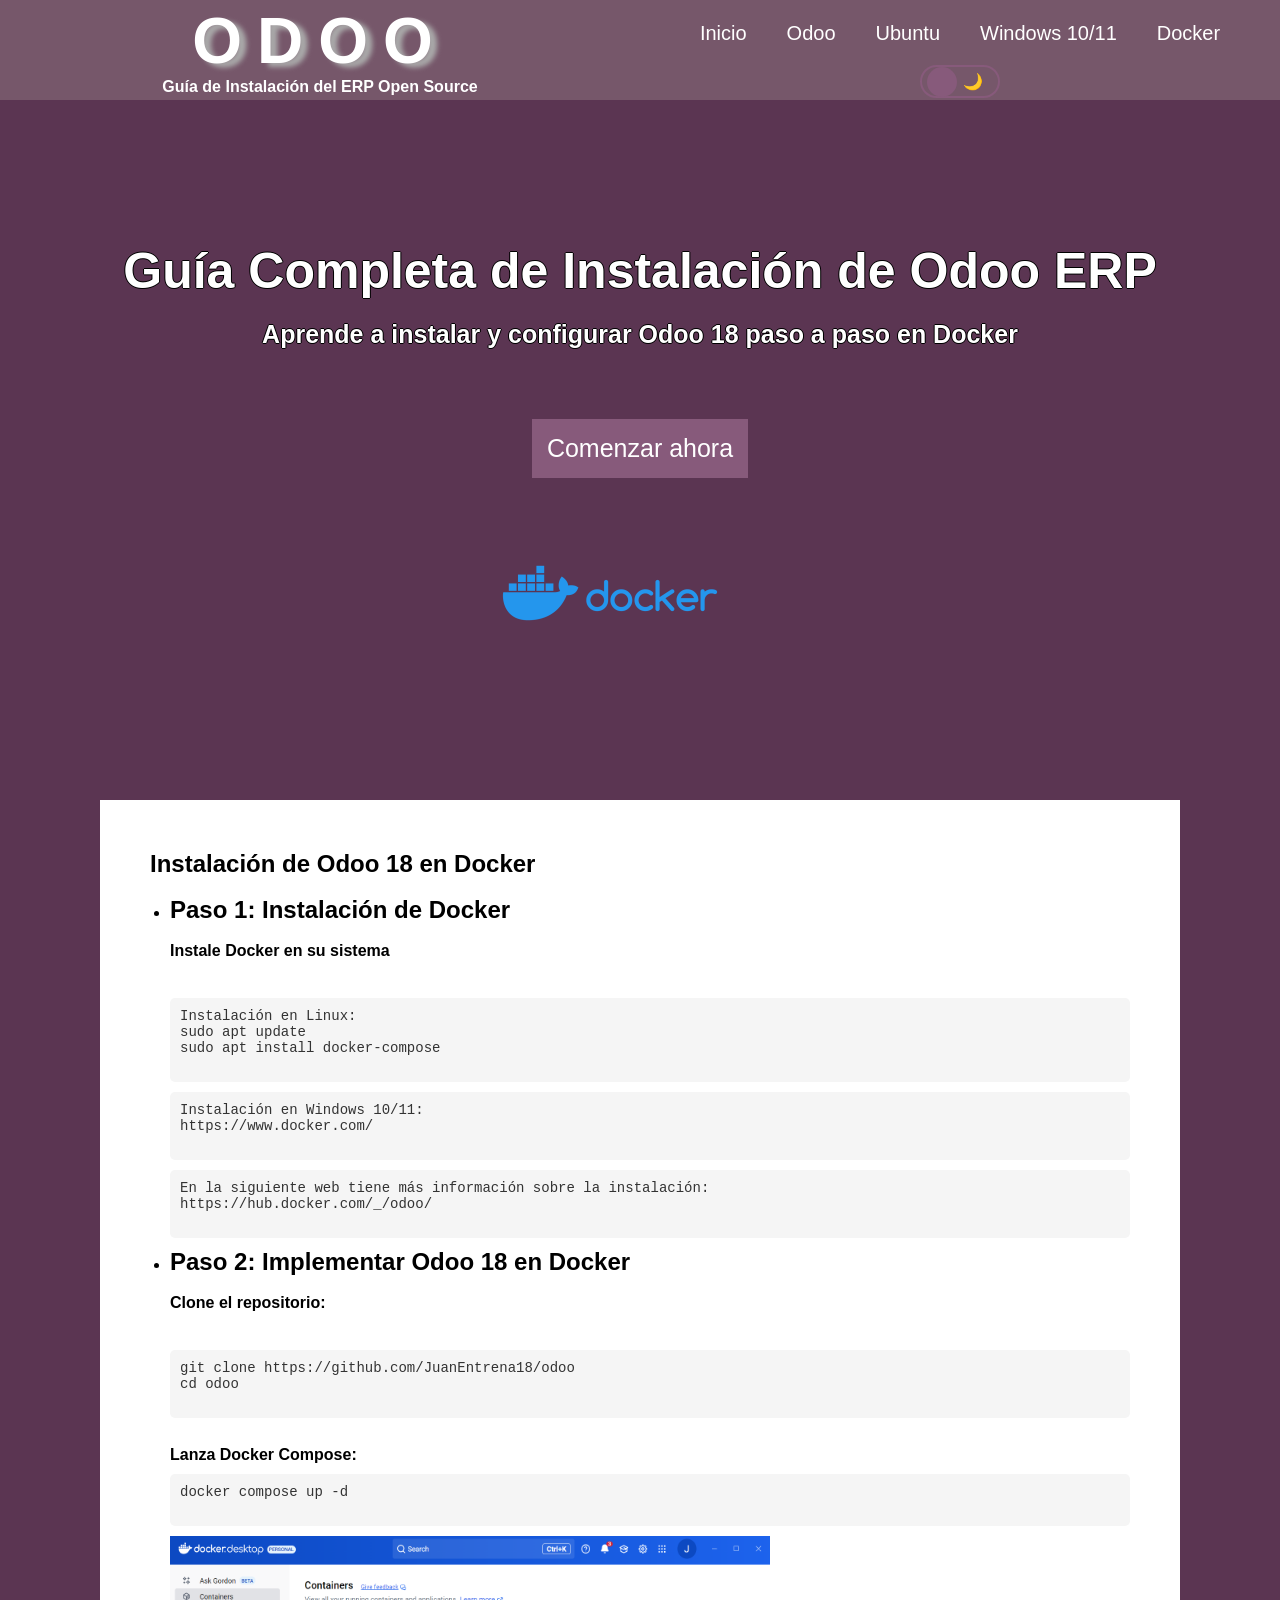
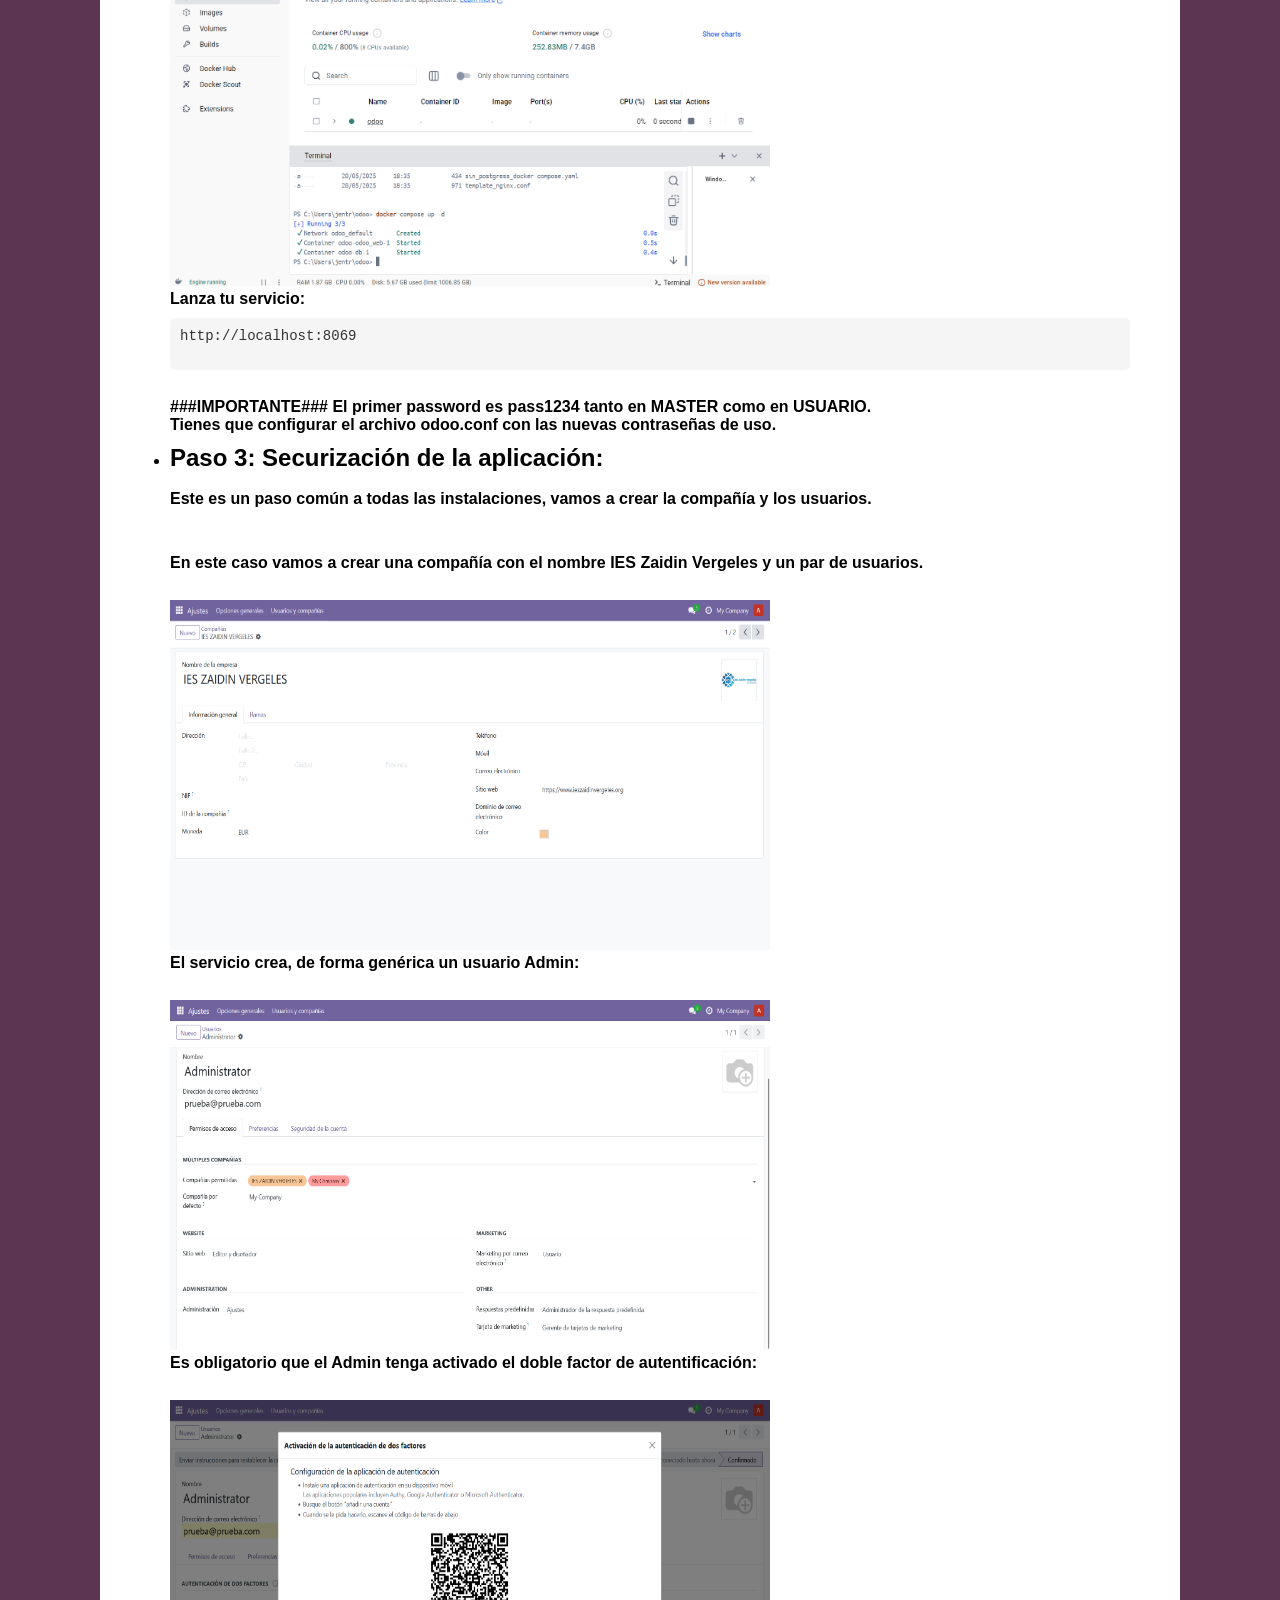
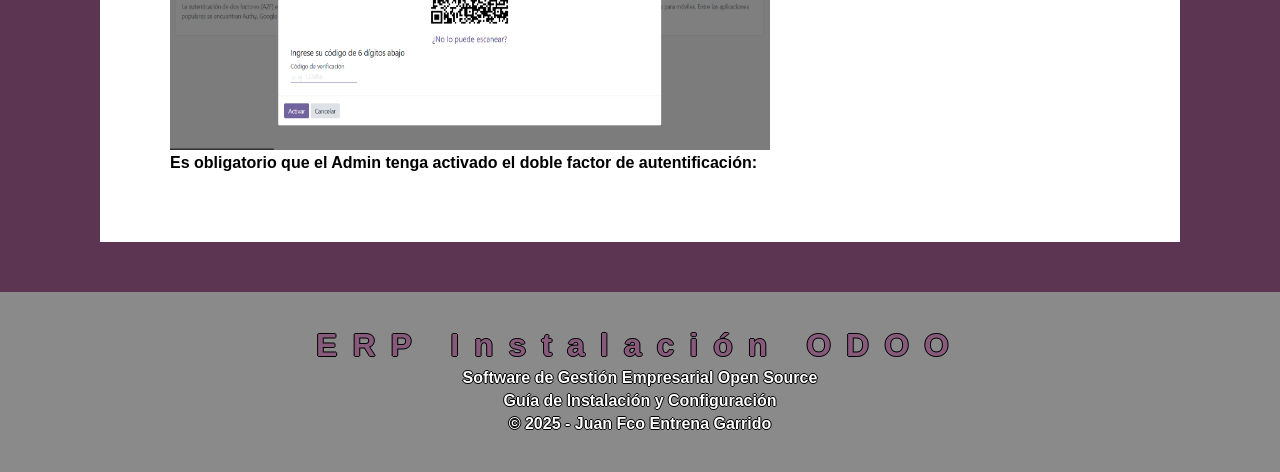
==== docker.html @ e6e391d1 "ERP ODOO" ====
<!DOCTYPE html>
<html lang="es">

<head>
    <!--Instrucciones de Instalación de Odoo-->
    <meta charset="utf-8" />
    <meta http-equiv="X-UA-Compatible" content="IE=edge" />
    <title>Instrucciones de Instalación de Odoo - Software ERP</title>
    <meta name="description" content="Guía completa de instalación de Odoo ERP" />
    <meta name="viewport" content="width=device-width, initial-scale=1" />
    <link rel="stylesheet" href="./css/odoo.css">
</head>

<body>
    <header>
        <h1>ODOO</h1>
        <h2>Guía de Instalación del ERP Open Source</h2>
        <button id="menu-toggle-button" class="menu-button">☰</button>
    </header>
    <nav id="main-nav">
        <ul>
            <li><a href="index.html">Inicio</a></li>
            <li><a href="odoo.html">Odoo</a></li>
            <li><a href="ubuntu.html">Ubuntu</a></li>
            <li><a href="windows.html">Windows 10/11</a></li>
            <li><a href="docker.html">Docker</a></li>
            <button id="theme-toggle" class="theme-toggle" aria-label="Cambiar tema">
                <span class="sun-icon icon">☀️</span>
                <span class="moon-icon icon">🌙</span>
                <span class="slider"></span>
            </button>
        </ul>
    </nav>
    <aside>
        <h1>Guía Completa de Instalación de Odoo ERP</h1>
        <h3>Aprende a instalar y configurar Odoo 18 paso a paso en Docker</h3>
        <button class="boton" id="comenzar-btn">Comenzar ahora</button>
        <section class="SSOO">
            <p class="docker"></p>
        </section>
    </aside>
    
    <main>
        <section class="seccion1" id="requisitos">
            <div class="textoSeccion1">
                <h1>Instalación de Odoo 18 en Docker</h1>
                <br>
                <h2></h2>
                <ul>
                    <li>
                        <h2><strong>Paso 1:</strong> Instalación de Docker</h2>
                        <br>
                        <p>Instale Docker en su sistema</p> 
                        <br>
                        <pre>
Instalación en Linux:
sudo apt update
sudo apt install docker-compose
                        </pre>
                        <pre>
Instalación en Windows 10/11:
https://www.docker.com/
                        </pre>
                        <pre>
En la siguiente web tiene más información sobre la instalación:
https://hub.docker.com/_/odoo/
                        </pre>
                    </li>
                    <li>
                        <h2><strong>Paso 2:</strong> Implementar Odoo 18 en Docker</h2>
                        <br>
                        <p>Clone el repositorio:</p> 
                        <br>
                        <pre>
git clone https://github.com/JuanEntrena18/odoo
cd odoo
                        </pre>
                        <br>
                        <p>Lanza Docker Compose:</p>
                        <pre>
docker compose up -d
                        </pre>
                        <img src="./img/docker1.png" alt="python" width="600" height="350">
                        <br>
                        <p>Lanza tu servicio:</p>
                        <pre>
http://localhost:8069
                        </pre>
                        <br>
                        <p>###IMPORTANTE### El primer password es pass1234 tanto en MASTER como en USUARIO.<br>
                        Tienes que configurar el archivo odoo.conf con las nuevas contraseñas de uso.</p>
                    </li>
                    <li>
                        <h2><strong>Paso 3:</strong> Securización de la aplicación:</h2>
                        <br>
                        <p>Este es un paso común a todas las instalaciones, vamos a crear la compañía y los usuarios.</p> 
                        <br>
                        <br>
                        <p>En este caso vamos a crear una compañía con el nombre IES Zaidin Vergeles y un par de usuarios.</p>
                        <br>
                        <img src="./img/docker_empresa.png" alt="python" width="600" height="350">
                        <br>
                        <p>El servicio crea, de forma genérica un usuario Admin:</p>
                        <br>
                        <img src="./img/docker_userAdmin.png" alt="python" width="600" height="350">
                        <br>
                        <p>Es obligatorio que el Admin tenga activado el doble factor de autentificación:</p>
                        <br>
                        <img src="./img/docker_2fa.png" alt="python" width="600" height="350">
                        <br>
                        <p>Es obligatorio que el Admin tenga activado el doble factor de autentificación:</p>
                    </li>
                </ul>
            </div>
        </section>
    </main>
    <footer>
        <h1>ERP Instalación ODOO</h1>
        <h2>Software de Gestión Empresarial Open Source</h2>
        <h3>Guía de Instalación y Configuración</h3>
        <h4>© 2025 - Juan Fco Entrena Garrido</h4>
    </footer>
    <script>
        // Script para navegación suave con enlaces internos
        document.querySelectorAll('a[href^="#"]').forEach(anchor => {
            anchor.addEventListener('click', function (e) {
                e.preventDefault();
                const target = document.querySelector(this.getAttribute('href'));
                target.scrollIntoView({
                    behavior: 'smooth', // Scroll suave
                    block: 'start'      // Alinea al inicio de la sección
                });
            });
        });

        // Script para el botón "Comenzar ahora"
        document.getElementById('comenzar-btn').addEventListener('click', function() {
            const requisitosSection = document.getElementById('requisitos');
            requisitosSection.scrollIntoView({
                behavior: 'smooth',
                block: 'start'
            });
        });

        // Script para el menú móvil
        document.getElementById('menu-toggle-button').addEventListener('click', function() {
            document.getElementById('main-nav').classList.toggle('nav-visible');
        });
    </script>
    <script src="./scripts/theme_toggle.js"></script>
</body>

</html>
---- css/odoo.css ----
/*--------------------------------------------CSS MODO CLARO/OSCURO ODOO--------------------------------*/
/*-------------------------------------------------------RESET-------------------------------------------*/
* {
  margin: 0;
  padding: 0;
  box-sizing: border-box;
}
/*-------------------------------------------------------FUENTES------------------------------------------*/
@font-face {
  font-family: "EuroStile";
  src: url("../fonts/Eurostile.ttf");
}

/*-------------------------------------------------------VARIABLES DE COLOR-------------------------------------------*/
:root {
  /* Variables para modo claro (predeterminado) */
  --background-color: rgba(245, 245, 220, 0.171);
  --text-color: rgb(0, 0, 0);
  --section-bg-color: rgb(255, 255, 255);
  --footer-bg-color: #8a8a8b;
  --button-bg-color: #875A7B; /* Color morado de Odoo */
  --button-text-color: white;
  --shadow-color: rgb(171, 171, 171);
  --nav-mobile-bg: rgb(187, 187, 187);
  --border-color: rgba(255, 255, 255, 0.2);
  --code-bg-color: #f5f5f5;
  --code-text-color: #333;
}

/* Modo oscuro */
.dark-mode {
  --background-color: rgba(30, 30, 30, 0.9);
  --text-color: rgb(230, 230, 230);
  --section-bg-color: rgb(45, 45, 45);
  --footer-bg-color: #333333;
  --button-bg-color: #9C6B8C; /* Color morado más claro para modo oscuro */
  --button-text-color: #e0e0e0;
  --shadow-color: rgb(20, 20, 20);
  --nav-mobile-bg: rgb(60, 60, 60);
  --border-color: rgba(100, 100, 100, 0.4);
  --code-bg-color: #2d2d2d;
  --code-text-color: #e0e0e0;
}

/*-------------------------------------------------------BODY-------------------------------------------------------*/
body {
  background-color: rgba(91,53,82,255);
  background-repeat: repeat-y;
  background-size: contain;
  font-family: "EuroStile", Arial, sans-serif;
  display: grid;
  grid-template-columns: 50% 50%;
  grid-template-rows: 100px 900px 1fr 200px;
  grid-template-areas:
    "header nav"
    "aside aside"
    "main main"
    "footer footer";
  transition: all 0.3s ease;
}

.dark-mode {
  background-image: linear-gradient(rgba(0, 0, 0, 0.7), rgba(0, 0, 0, 0.7)), url(../img/odoo_banner.png);
}

/*-------------------------------------------------------HEADER-------------------------------------------------------*/
header {
  display: flex;
  flex-direction: column;
  justify-content: center;
  align-items: center;
  grid-area: header;
  color: var(--text-color);
  background-color: var(--background-color);
  transition: all 0.3s ease;
}

header h1 {
  font-size: 4rem;
  text-shadow: 7px 4px 5px var(--shadow-color);
  letter-spacing: 15px;
  transition: all 0.3s ease;
  color: white; /* Color morado de Odoo */
}

.dark-mode header h1 {
  color: #9C6B8C; /* Color morado más claro para modo oscuro */
}

header h2 {
  font-size: 1rem;
  color: white;
  transition: all 0.3s ease;
}

/*-------------------------------------------------------NAV-------------------------------------------------------*/
.menu-button {
  display: none;
}

nav {
  grid-area: nav;
  display: flex;
  flex-direction: row;
  flex-wrap: wrap;
  justify-content: center;
  align-items: center;
  background-color: var(--background-color);
  transition: all 0.3s ease;
}

nav ul {
  display: flex;
  flex-direction: row;
  flex-wrap: wrap;
  justify-content: center;
  align-items: center;
}

nav ul li {
  list-style: none;
  padding: 10px;
  margin: 10px;
  font-size: 20px;
  text-decoration: none;
}

nav ul li a {
  text-decoration: none;
  color: white;
  transition: all 0.3s ease;
}

nav ul li a:hover {
  color: #875A7B; /* Color morado de Odoo */
}

.dark-mode nav ul li a:hover {
  color: #9C6B8C; /* Color morado más claro para modo oscuro */
}

nav ul button {
  background-color: var(--button-bg-color);
  color: var(--button-text-color);
  border: 0px;
  padding: 10px;
  font-family: "EuroStile", Arial, sans-serif;
  cursor: pointer;
  transition: all 0.3s ease;
}

/* Botón de cambio de modo */
.theme-toggle {
  background-color: transparent;
  border: 2px solid var(--button-bg-color);
  border-radius: 20px;
  padding: 5px 15px;
  display: flex;
  align-items: center;
  justify-content: space-between;
  width: 80px;
  cursor: pointer;
  position: relative;
  transition: all 0.3s ease;
}

.theme-toggle .icon {
  font-size: 16px;
}

.theme-toggle .slider {
  position: absolute;
  width: 30px;
  height: 30px;
  border-radius: 50%;
  background-color: var(--button-bg-color);
  left: 5px;
  transition: all 0.3s ease;
}

.dark-mode .theme-toggle .slider {
  left: 45px;
}

/*-------------------------------------------------------ASIDE-------------------------------------------------------*/
aside {
  grid-area: aside;
  display: flex;
  flex-direction: column;
  justify-content: center;
  align-items: center;
  transition: all 0.3s ease;
  background-color: rgba(91,53,82,255);
  background-size: cover;
  background-position: center;
}

aside h1 {
  font-family: "EuroStile", Arial, sans-serif;
  font-size: 50px;
  color: white;
  text-shadow: 1px 0px 0px black, 0px 1px 0px black, -1px 0px 0px black,
    0px -1px 0px black;
  padding-bottom: 20px;
}

.dark-mode aside h1 {
  text-shadow: 1px 0px 0px #000, 0px 1px 0px #000, -1px 0px 0px #000,
    0px -1px 0px #000;
}

aside h3 {
  font-family: "EuroStile", Arial, sans-serif;
  font-size: 25px;
  color: white;
  text-shadow: 1px 0px 0px black, 0px 1px 0px black, -1px 0px 0px black,
    0px -1px 0px black;
  padding-bottom: 20px;
}

.dark-mode aside h3 {
  text-shadow: 1px 0px 0px #000, 0px 1px 0px #000, -1px 0px 0px #000,
    0px -1px 0px #000;
}

aside button {
  background-color: var(--button-bg-color);
  color: var(--button-text-color);
  border: 0px;
  padding: 15px;
  font-family: "EuroStile", Arial, sans-serif;
  font-size: 25px;
  transition: all 0.3s ease;
  cursor: pointer;
  margin: 50px;
}
aside section{
  display: grid;
  grid-template-columns: 30% 30% 30%;
  grid-template-rows: 1fr;
  grid-template-areas: "ubuntu windows docker";
  column-gap: 50px;
}
aside a.ubuntu{
  grid-area: ubuntu;
  background-image: url(../img/ubuntu.png);
  background-position: center;
  background-size: cover;
  width: 300px;
  height: 150px;
}
aside a.windows{
  grid-area: windows;
  background-image: url(../img/windows.png);
  background-position: center;
  background-size: cover;
  width: 300px;
  height: 150px;
}
aside a.docker{
  grid-area: docker;
  background-image: url(../img/docker.png);
   background-position: center;
  background-size: cover;
  width: 300px;
  height: 150px;
}
aside p.ubuntu{
  background-image: url(../img/ubuntu.png);
  background-position: center;
  background-size: cover;
  width: 500px;
  height: 150px;
}
aside p.windows{
  background-image: url(../img/windows.png);
  background-position: center;
  background-size: cover;
  width: 500px;
  height: 150px;
}
aside p.docker{
  background-image: url(../img/docker.png);
  background-position: center;
  background-size: cover;
  width: 500px;
  height: 150px;
}
aside button:hover {
  background-color: #724f68; /* Color morado más oscuro al pasar el ratón */
}

.dark-mode aside button:hover {
  background-color: #8a5c7a; /* Color morado más oscuro para modo oscuro */
}

/*-------------------------------------------------------MAIN-------------------------------------------------------*/
main {
  grid-area: main;
}

main section {
  display: flex;
  flex-direction: column;
  height: auto;
  margin-left: 200px;
  margin-right: 200px;
  margin-bottom: 50px;
}

main section.seccion1 div.textoSeccion1 {
  background-color: var(--section-bg-color);
  color: var(--text-color);
  padding: 50px;
  transition: all 0.3s ease;
}
main section.seccion2 div.textoSeccion2 {
  background-color: var(--section-bg-color);
  color: var(--text-color);
  padding: 50px;
  transition: all 0.3s ease;
}

.dark-mode main section.seccion3 div.instalar {
  filter: brightness(0.8) contrast(1.1);
}
main section.seccion3 div.textoSeccion3 {
  background-color: var(--section-bg-color);
  color: var(--text-color);
  padding: 50px;
  transition: all 0.3s ease;
}

/* Estilos para los bloques de código */
pre {
  background-color: var(--code-bg-color);
  color: var(--code-text-color);
  padding: 10px;
  border-radius: 5px;
  margin: 10px 0;
  overflow-x: auto;
  font-family: monospace;
  font-size: 14px;
  transition: all 0.3s ease;
}

/* Estilos para listas */
main ul {
  margin-left: 20px;
  margin-bottom: 20px;
}

main ul li {
  margin-bottom: 10px;
}

main ul p {
  font-weight: bold;
  margin-bottom: 10px;
}

/*-------------------------------------------------------FOOTER-------------------------------------------------------*/
footer {
  grid-area: footer;
  background: var(--footer-bg-color);
  display: flex;
  justify-content: center;
  align-items: center;
  flex-direction: column;
  transition: all 0.3s ease;
}

footer h1 {
  font-size: 2rem;
  color: white;
  text-shadow: 1px 0px 0px black, 0px 1px 0px black, -1px 0px 0px black,
    0px -1px 0px black;
  letter-spacing: 15px;
  margin-bottom: 5px;
  color: #875A7B; /* Color morado de Odoo */
}

.dark-mode footer h1 {
  color: #9C6B8C; /* Color morado más claro para modo oscuro */
}

footer h2,
footer h3,
footer h4 {
  font-size: 1rem;
  color: white;
  text-shadow: 1px 0px 0px black, 0px 1px 0px black, -1px 0px 0px black,
    0px -1px 0px black;
  margin-bottom: 5px;
}

.dark-mode footer h1,
.dark-mode footer h2,
.dark-mode footer h3,
.dark-mode footer h4 {
  text-shadow: 1px 0px 0px #000, 0px 1px 0px #000, -1px 0px 0px #000,
    0px -1px 0px #000;
}

/*-------------------------------------------------------MEDIA QUERIES-------------------------------------------------------*/

/* Media Query para pantallas grandes (1025px - 1440px) */
@media (min-width: 1025px) and (max-width: 1440px) {
  body {
    grid-template-rows: 100px 700px 1fr 180px;
  }
  
  main section {
    margin-left: 100px;
    margin-right: 100px;
  }
  
  aside section {
    column-gap: 30px;
  }
  
  aside p.ubuntu,
  aside p.windows,
  aside p.docker {
    width: 250px;
    height: 130px;
  }
}

/* Media Query para Tablet (768px - 1024px) */
@media (min-width: 768px) and (max-width: 1024px) {
  /* Estructura general */
  body {
    grid-template-columns: 100%;
    grid-template-rows: auto auto auto auto auto;
    grid-template-areas:
      "header"
      "nav"
      "aside"
      "main"
      "footer";
    background-size: cover;
  }

  /* Header */
  header {
    width: 100%;
    padding: 20px 0;
  }
  
  header h1 {
    font-size: 3rem;
    letter-spacing: 10px;
  }

  /* Navegación */
  nav {
    width: 100%;
    padding: 10px 0;
  }
  
  nav ul {
    width: 100%;
    justify-content: space-around;
  }
  
  nav ul li {
    font-size: 18px;
    margin: 5px;
  }

  /* Aside */
  aside {
    padding: 40px 20px;
    height: auto;
    min-height: 600px;
  }
  
  aside h1 {
    font-size: 40px;
    text-align: center;
  }
  
  aside h3 {
    font-size: 20px;
    text-align: center;
  }
  
  aside button {
    font-size: 20px;
    margin: 30px;
  }
  
  aside section {
    grid-template-columns: repeat(3, 1fr);
    column-gap: 20px;
  }
  
  aside p.ubuntu,
  aside p.windows,
  aside p.docker {
    width: 200px;
    height: 100px;
  }

  /* Main */
  main section {
    height: auto;
    margin-left: 50px;
    margin-right: 50px;
    margin-bottom: 30px;
  }
  
  main section.seccion1 div.textoSeccion1,
  main section.seccion2 div.textoSeccion2,
  main section.seccion3 div.textoSeccion3 {
    padding: 30px;
  }

  /* Footer */
  footer {
    padding: 20px 0;
  }
  
  footer h1 {
    font-size: 1.8rem;
    letter-spacing: 10px;
  }
}

/* Media Query para Tablet pequeña y móvil grande (601px - 767px) */
@media (min-width: 601px) and (max-width: 767px) {
  /* Estructura general */
  body {
    grid-template-columns: 100%;
    grid-template-rows: auto auto auto auto auto;
    grid-template-areas:
      "header"
      "nav"
      "aside"
      "main"
      "footer";
  }

  /* Header */
  header {
    width: 100%;
    padding: 15px 0;
  }
  
  header h1 {
    font-size: 2.5rem;
    letter-spacing: 8px;
    text-align: center;
  }
  
  header h2 {
    font-size: 0.9rem;
    text-align: center;
  }

  /* Navegación */
  nav {
    display: none;
    flex-direction: column;
  }
  
  .menu-button {
    display: block;
    position: absolute;
    top: 10px;
    right: 10px;
    padding: 10px;
    background-color: transparent;
    border: none;
    color: white;
    font-size: 24px;
    cursor: pointer;
    transition: all 0.3s ease;
  }
  
  #main-nav.nav-visible {
    display: flex;
    position: absolute;
    top: 100px;
    left: 0;
    width: 100%;
    background-color: var(--nav-mobile-bg);
    z-index: 1000;
    transition: all 0.3s ease;
  }
  
  #main-nav.nav-visible ul {
    list-style: none;
    padding: 0;
    width: 100%;
    text-align: center;
    flex-direction: column;
  }
  
  #main-nav.nav-visible li {
    padding: 10px 0;
    border-bottom: 1px solid var(--border-color);
    transition: all 0.3s ease;
  }
  
  #main-nav.nav-visible li:last-child {
    border-bottom: none;
  }
  
  #main-nav.nav-visible a {
    text-decoration: none;
    color: var(--button-text-color);
    font-size: 18px;
    display: block;
    transition: all 0.3s ease;
  }
  
  /* Ajuste para el botón de tema en móvil */
  .theme-toggle {
    margin: 10px auto;
  }

  /* Aside */
  aside {
    padding: 30px 15px;
    height: auto;
    min-height: 500px;
    text-align: center;
  }
  
  aside h1 {
    font-size: 30px;
    padding-bottom: 15px;
  }
  
  aside h3 {
    font-size: 18px;
    padding-bottom: 15px;
  }
  
  aside button {
    font-size: 18px;
    padding: 12px;
    margin: 20px;
  }
  
  aside section {
    grid-template-columns: 1fr;
    grid-template-rows: repeat(3, auto);
    grid-template-areas: 
      "ubuntu"
      "windows"
      "docker";
    row-gap: 20px;
    column-gap: 0;
  }
  
  aside p.ubuntu,
  aside p.windows,
  aside p.docker {
    width: 250px;
    height: 120px;
    margin: 0 auto;
  }

  /* Main */
  main section {
    margin-left: 30px;
    margin-right: 30px;
    margin-bottom: 25px;
  }
  
  main section.seccion1 div.textoSeccion1,
  main section.seccion2 div.textoSeccion2,
  main section.seccion3 div.textoSeccion3 {
    padding: 25px;
  }

  /* Footer */
  footer {
    padding: 15px 0;
    min-height: 120px;
  }
  
  footer h1 {
    font-size: 1.5rem;
    letter-spacing: 5px;
  }
  
  footer h2,
  footer h3,
  footer h4 {
    font-size: 0.9rem;
  }
  
  /* Ajustes para bloques de código */
  pre {
    font-size: 13px;
    padding: 8px;
  }
}

/* Media Query para Móvil (hasta 600px) */
@media (max-width: 600px) {
  /* Estructura general */
  body {
    grid-template-columns: 100%;
    grid-template-rows: auto auto auto auto auto;
    grid-template-areas:
      "header"
      "nav"
      "aside"
      "main"
      "footer";
  }

  /* Header */
  header {
    width: 100%;
    padding: 15px 0;
  }
  
  header h1 {
    font-size: 2rem;
    letter-spacing: 5px;
    text-align: center;
  }
  
  header h2 {
    font-size: 0.8rem;
    text-align: center;
  }

  /* Navegación - Menú hamburguesa */
  nav {
    display: none;
    flex-direction: column;
  }
  
  .menu-button {
    display: block;
    position: absolute;
    top: 10px;
    right: 10px;
    padding: 10px;
    background-color: transparent;
    border: none;
    color: white;
    font-size: 24px;
    cursor: pointer;
    transition: all 0.3s ease;
  }
  
  #main-nav.nav-visible {
    display: flex;
    position: absolute;
    top: 80px;
    left: 0;
    width: 100%;
    background-color: var(--nav-mobile-bg);
    z-index: 1000;
    transition: all 0.3s ease;
  }
  
  #main-nav.nav-visible ul {
    list-style: none;
    padding: 0;
    width: 100%;
    text-align: center;
    flex-direction: column;
  }
  
  #main-nav.nav-visible li {
    padding: 10px 0;
    border-bottom: 1px solid var(--border-color);
    transition: all 0.3s ease;
  }
  
  #main-nav.nav-visible li:last-child {
    border-bottom: none;
  }
  
  #main-nav.nav-visible a {
    text-decoration: none;
    color: var(--button-text-color);
    font-size: 16px;
    display: block;
    transition: all 0.3s ease;
  }
  
  /* Ajuste para el botón de tema en móvil */
  .theme-toggle {
    margin: 10px auto;
    width: 70px;
    padding: 4px 12px;
  }
  
  .theme-toggle .slider {
    width: 25px;
    height: 25px;
  }
  
  .dark-mode .theme-toggle .slider {
    left: 35px;
  }

  /* Aside */
  aside {
    padding: 20px 10px;
    height: auto;
    min-height: 400px;
    text-align: center;
  }
  
  aside h1 {
    font-size: 24px;
    padding-bottom: 10px;
  }
  
  aside h3 {
    font-size: 16px;
    padding-bottom: 10px;
  }
  
  aside button {
    font-size: 16px;
    padding: 10px;
    margin: 15px;
  }
  
  aside section {
    grid-template-columns: 1fr;
    grid-template-rows: repeat(3, auto);
    grid-template-areas: 
      "ubuntu"
      "windows"
      "docker";
    row-gap: 15px;
    column-gap: 0;
  }
  
  aside p.ubuntu,
  aside p.windows,
  aside p.docker {
    width: 200px;
    height: 100px;
    margin: 0 auto;
  }

  /* Main */
  main section {
    margin-left: 15px;
    margin-right: 15px;
    margin-bottom: 20px;
  }
  
  main section.seccion1 div.textoSeccion1,
  main section.seccion2 div.textoSeccion2,
  main section.seccion3 div.textoSeccion3 {
    padding: 20px 15px;
  }

  /* Footer */
  footer {
    padding: 15px 0;
    min-height: 100px;
  }
  
  footer h1 {
    font-size: 1.3rem;
    letter-spacing: 3px;
  }
  
  footer h2,
  footer h3,
  footer h4 {
    font-size: 0.8rem;
  }
  
  /* Ajustes para bloques de código */
  pre {
    font-size: 12px;
    padding: 6px;
    overflow-x: scroll;
  }
}

/* Media Query para móviles muy pequeños (hasta 375px) */
@media (max-width: 375px) {
  header h1 {
    font-size: 1.5rem;
    letter-spacing: 3px;
  }
  
  header h2 {
    font-size: 0.7rem;
  }
  
  aside h1 {
    font-size: 20px;
  }
  
  aside h3 {
    font-size: 14px;
  }
  
  aside button {
    font-size: 14px;
    padding: 8px;
    margin: 10px;
  }
  
  aside p.ubuntu,
  aside p.windows,
  aside p.docker {
    width: 150px;
    height: 80px;
  }
  
  main section {
    margin-left: 10px;
    margin-right: 10px;
  }
  
  main section.seccion1 div.textoSeccion1,
  main section.seccion2 div.textoSeccion2,
  main section.seccion3 div.textoSeccion3 {
    padding: 15px 10px;
  }
  
  pre {
    font-size: 11px;
    padding: 5px;
  }
}
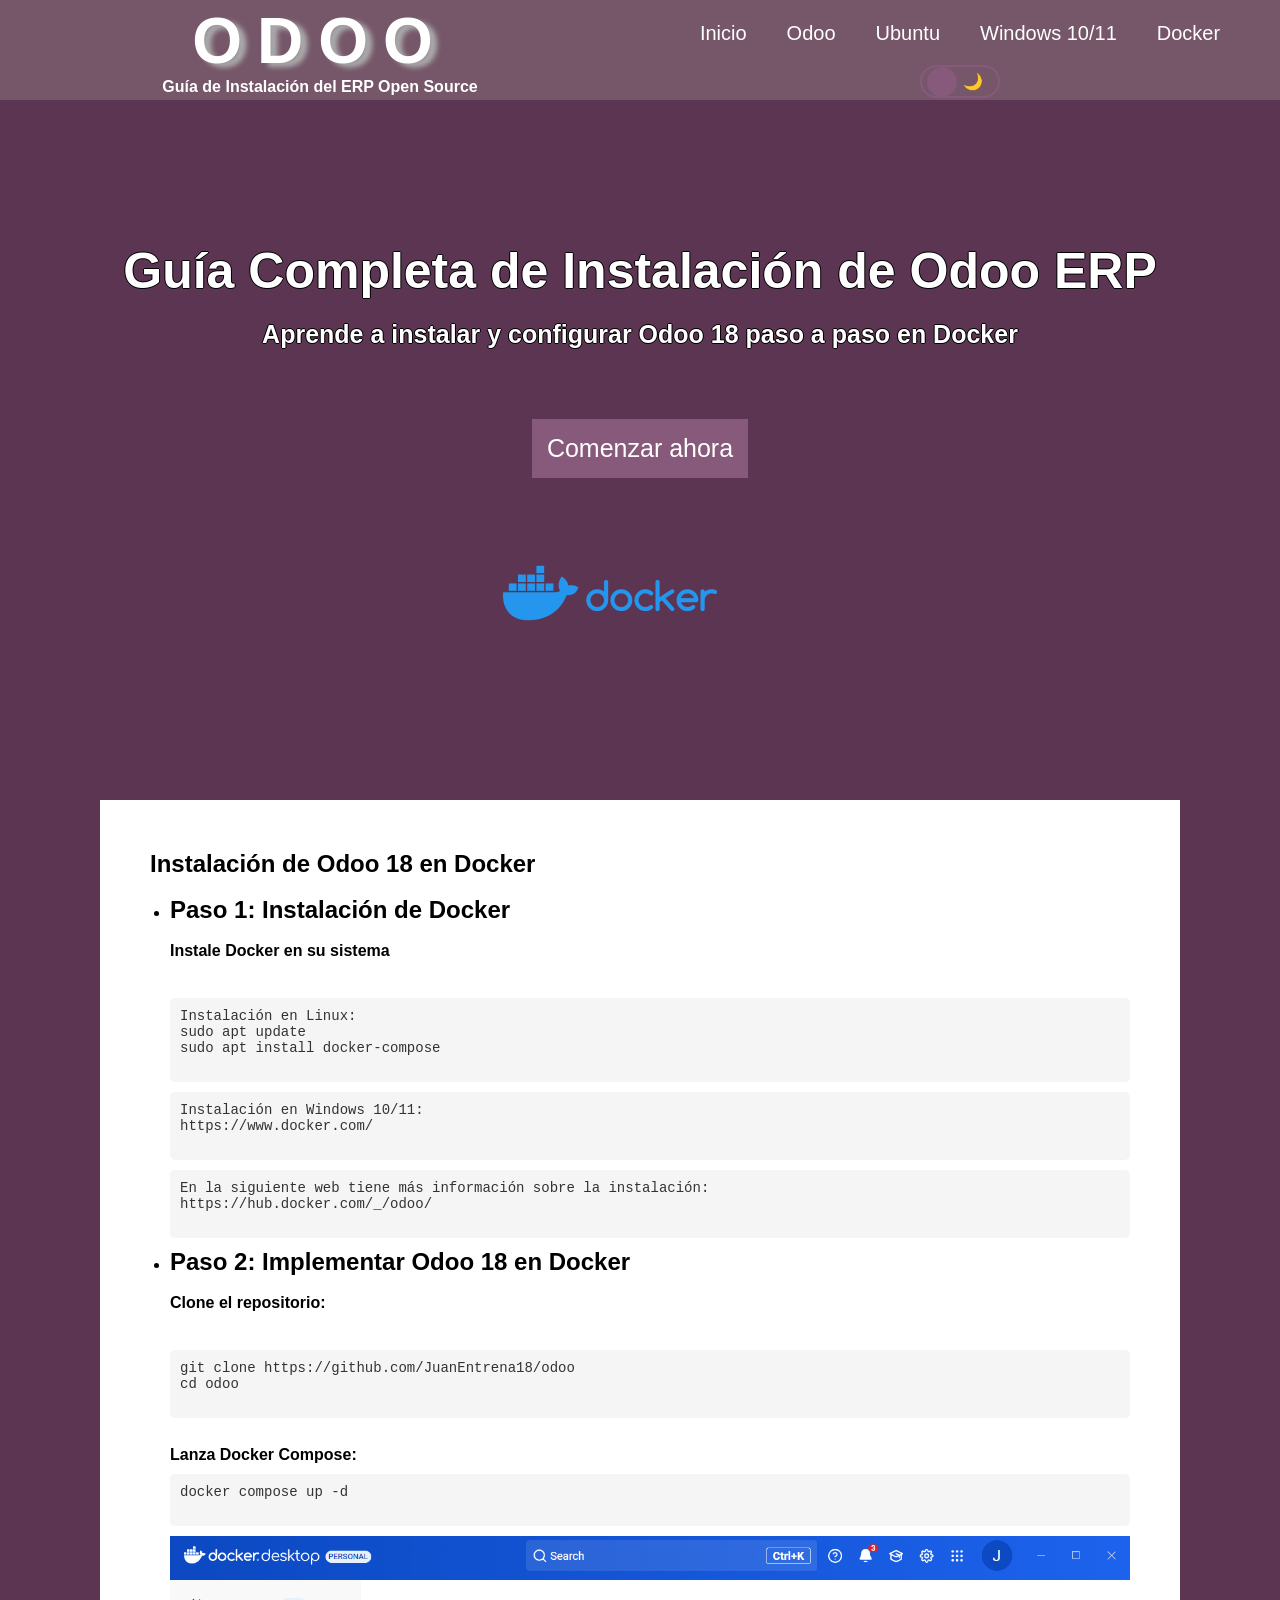
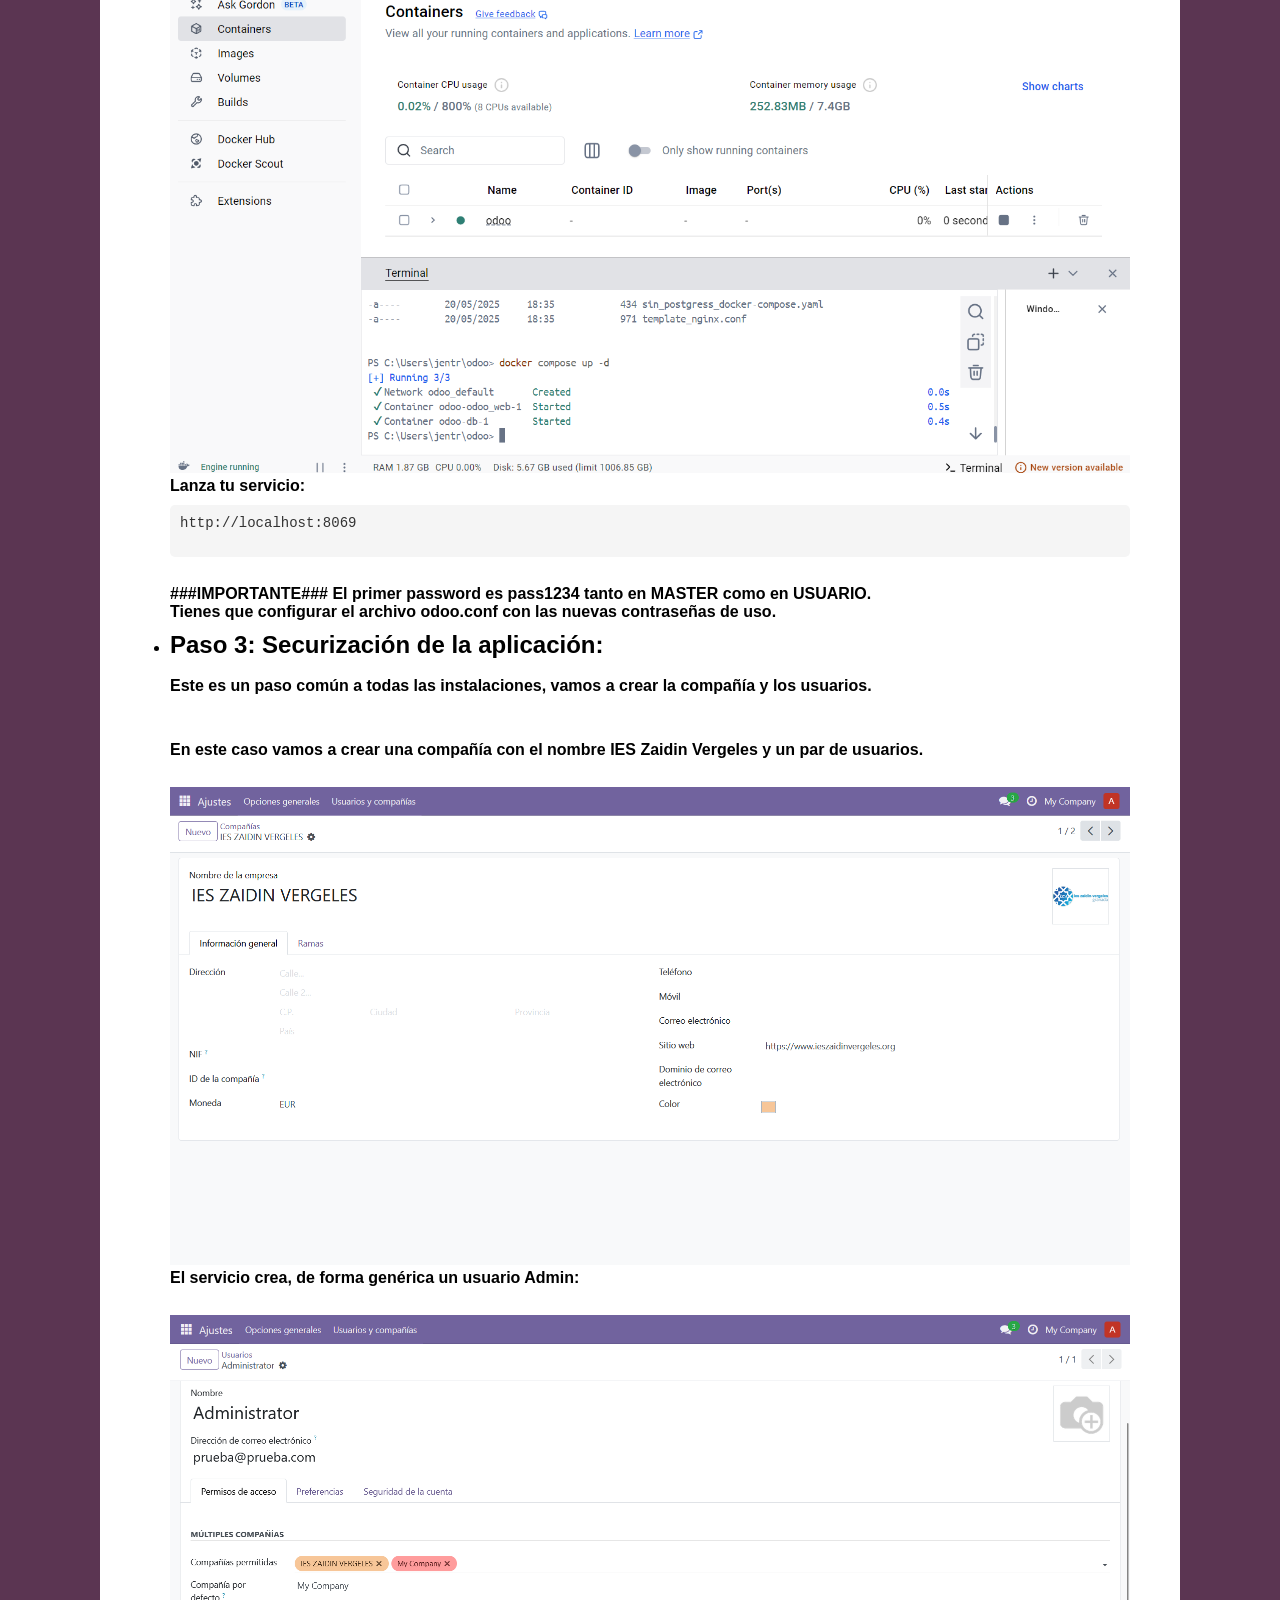
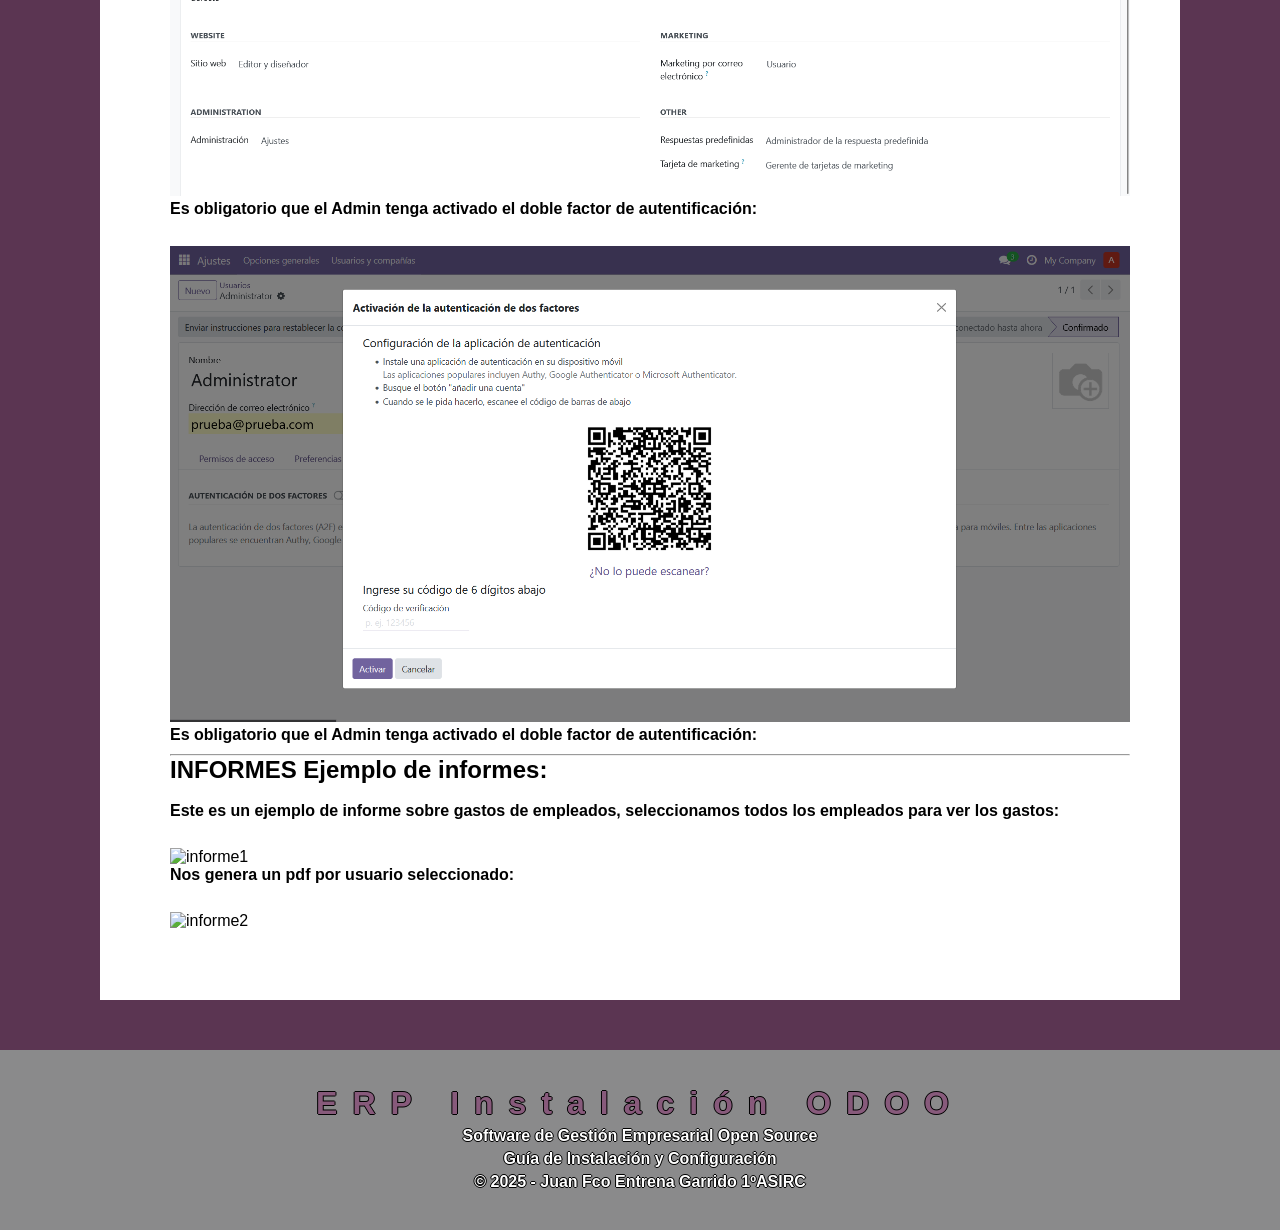
==== commit f2c296e4: "docker.html Añadida sección informes" ====
--- a/docker.html
+++ b/docker.html
@@ -98,17 +98,29 @@
                         <br>
                         <p>En este caso vamos a crear una compañía con el nombre IES Zaidin Vergeles y un par de usuarios.</p>
                         <br>
-                        <img src="./img/docker_empresa.png" alt="python" width="600" height="350">
+                        <img src="./img/docker_empresa.png" alt="python">
                         <br>
                         <p>El servicio crea, de forma genérica un usuario Admin:</p>
                         <br>
-                        <img src="./img/docker_userAdmin.png" alt="python" width="600" height="350">
+                        <img src="./img/docker_userAdmin.png" alt="python">
                         <br>
                         <p>Es obligatorio que el Admin tenga activado el doble factor de autentificación:</p>
                         <br>
-                        <img src="./img/docker_2fa.png" alt="python" width="600" height="350">
+                        <img src="./img/docker_2fa.png" alt="python">
                         <br>
                         <p>Es obligatorio que el Admin tenga activado el doble factor de autentificación:</p>
+                    </li>
+                    <hr>
+                    <h2><strong>INFORMES</strong> Ejemplo de informes:</h2>
+                        <br>
+                        <p>Este es un ejemplo de informe sobre gastos de empleados, seleccionamos todos los empleados para ver los gastos:</p> 
+                        <br>
+                        <img src="./img/informes01.png" alt="informe1">
+                        <br>
+                        <p>Nos genera un pdf por usuario seleccionado:</p>
+                        <br>
+                        <img src="./img/informes02.png" alt="informe2">
+                        <br>
                     </li>
                 </ul>
             </div>
@@ -118,7 +130,7 @@
         <h1>ERP Instalación ODOO</h1>
         <h2>Software de Gestión Empresarial Open Source</h2>
         <h3>Guía de Instalación y Configuración</h3>
-        <h4>© 2025 - Juan Fco Entrena Garrido</h4>
+        <h4>© 2025 - Juan Fco Entrena Garrido 1ºASIRC</h4>
     </footer>
     <script>
         // Script para navegación suave con enlaces internos
--- a/css/odoo.css
+++ b/css/odoo.css
@@ -359,6 +359,12 @@
   margin-bottom: 10px;
 }
 
+/* Estilos para imagenes */
+main img{
+  width: 80%;
+  height: auto;
+}
+
 /*-------------------------------------------------------FOOTER-------------------------------------------------------*/
 footer {
   grid-area: footer;
@@ -414,6 +420,10 @@
     margin-left: 100px;
     margin-right: 100px;
   }
+  main img{
+  width: 100%;
+  height: auto;
+}
   
   aside section {
     column-gap: 30px;
@@ -541,7 +551,10 @@
       "main"
       "footer";
   }
-
+  main img{
+  width: 100%;
+  height: auto;
+}
   /* Header */
   header {
     width: 100%;
@@ -615,6 +628,7 @@
     display: block;
     transition: all 0.3s ease;
   }
+ 
   
   /* Ajuste para el botón de tema en móvil */
   .theme-toggle {
@@ -762,6 +776,10 @@
     z-index: 1000;
     transition: all 0.3s ease;
   }
+    main img{
+  width: 100%;
+  height: auto;
+}
   
   #main-nav.nav-visible ul {
     list-style: none;
